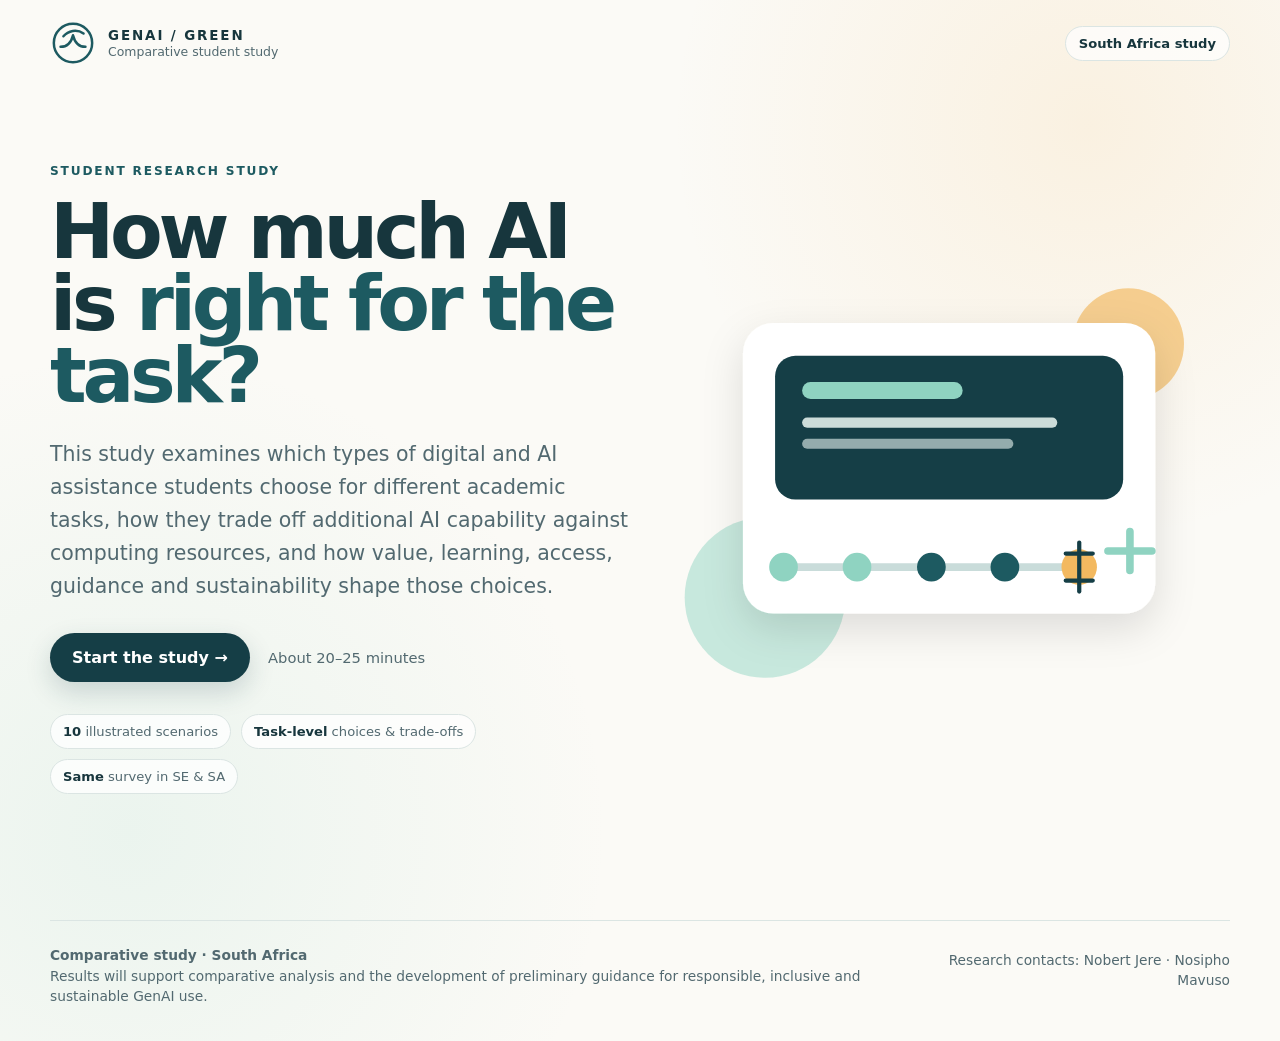
==== SA/index.html @ e51c7a20 "Revised questions" ====
<!doctype html>
<html lang="en">
<head>
  <meta charset="utf-8" />
  <meta name="viewport" content="width=device-width, initial-scale=1, viewport-fit=cover" />
  <meta name="theme-color" content="#153e46" />
  <meta name="description" content="Comparative student study of Generative AI use in Sweden and South Africa." />
  <meta name="robots" content="noindex,nofollow,noarchive" />
  <title>Choosing the right level of AI — Student Study</title>
  <link rel="stylesheet" href="../shared/styles.css" />
</head>
<body>
  <div class="site-shell">
    <header class="topbar">
      <a class="brand" href="#" id="brandHome" aria-label="Study home">
        <span class="brand-mark" aria-hidden="true">
          <svg viewBox="0 0 48 48"><circle cx="24" cy="24" r="20"/><path d="M11 28c7 0 11-4 13-12 2 8 6 12 13 12"/><path d="M14 17c5-6 14-8 21-3"/></svg>
        </span>
        <span class="brand-copy"><strong>GENAI / GREEN</strong><small>Comparative student study</small></span>
      </a>
      <div class="topbar-actions">
        <span class="country-pill" data-site-label>Study site</span>
        <button class="text-button hidden" id="saveExitBtn" type="button">Save &amp; exit</button>
      </div>
    </header>

    <main>
      <section class="hero" id="hero">
        <div class="hero-copy">
          <span class="eyebrow">Student research study</span>
          <h1>How much AI is <em>right for the task?</em></h1>
          <p class="lede">This study examines which types of digital and AI assistance students choose for different academic tasks, how they trade off additional AI capability against computing resources, and how value, learning, access, guidance and sustainability shape those choices.</p>
          <div class="hero-actions">
            <button class="primary-button" id="startBtn" type="button">Start the study <span aria-hidden="true">→</span></button>
            <span class="duration">About 20–25 minutes</span>
          </div>
          <div class="hero-points" aria-label="Study features">
            <span><b>10</b> illustrated scenarios</span>
            <span><b>Task-level</b> choices &amp; trade-offs</span>
            <span><b>Same</b> survey in SE &amp; SA</span>
          </div>
        </div>

        <div class="hero-art" aria-hidden="true">
          <svg viewBox="0 0 660 500">
            <defs><filter id="shadow" x="-30%" y="-30%" width="160%" height="160%"><feDropShadow dx="0" dy="18" stdDeviation="24" flood-opacity=".12"/></filter></defs>
            <circle cx="540" cy="90" r="66" class="sun"/><circle cx="110" cy="390" r="95" class="mint-blob"/>
            <rect x="84" y="65" width="488" height="344" rx="36" class="art-card" filter="url(#shadow)"/>
            <rect x="122" y="104" width="412" height="170" rx="24" class="art-screen"/>
            <rect x="154" y="135" width="190" height="20" rx="10" class="art-line strong"/>
            <rect x="154" y="177" width="302" height="12" rx="6" class="art-line"/>
            <rect x="154" y="202" width="250" height="12" rx="6" class="art-line faint"/>
            <g transform="translate(132 318)">
              <path d="M0 36h350" class="base-line thin"/>
              <circle cx="0" cy="36" r="17" class="node secondary"/><circle cx="87" cy="36" r="17" class="node secondary"/>
              <circle cx="175" cy="36" r="17" class="node"/><circle cx="262" cy="36" r="17" class="node"/><circle cx="350" cy="36" r="21" class="node accent"/>
              <path d="M350 7v58" class="art-stroke small"/><path d="M334 20h32M334 52h32" class="art-stroke small"/>
            </g>
            <g transform="translate(516 312)"><path d="M0 23h52M26 0v46" class="plus"/></g>
          </svg>
        </div>
      </section>

      <section class="study-panel hidden" id="studyPanel" aria-live="polite">
        <div class="progress-wrap">
          <div class="progress-copy"><span id="progressLabel">Step 1</span><span id="progressPercent">0%</span></div>
          <div class="progress-track" aria-hidden="true"><div class="progress-bar" id="progressBar"></div></div>
        </div>
        <div id="screen"></div>
      </section>
    </main>

    <footer>
      <div><strong>Comparative study · <span data-site-name>Study site</span></strong><p>Results will support comparative analysis and the development of preliminary guidance for responsible, inclusive and sustainable GenAI use.</p></div>
      <p class="footer-small" id="footerContacts"></p>
    </footer>
  </div>

  <script src="config.js"></script>
  <script src="../shared/app.js"></script>
</body>
</html>
---- shared/styles.css ----
:root {
  --ink:#17363d; --ink-soft:#526970; --teal:#1d5a61; --teal-dark:#153e46; --mint:#8fd3c1; --mint-light:#e6f5f0;
  --sand:#f3b960; --sand-light:#fff4df; --paper:#fbfaf6; --white:#fff; --line:#dbe5e3; --danger:#9f3b3b; --success:#2f725f;
  --shadow:0 18px 55px rgba(18,55,61,.11); --radius-xl:32px; --radius-lg:22px; --radius-md:14px;
}
*{box-sizing:border-box} html{scroll-behavior:smooth} body{margin:0;min-height:100vh;font-family:Inter,ui-sans-serif,system-ui,-apple-system,BlinkMacSystemFont,"Segoe UI",sans-serif;color:var(--ink);background:radial-gradient(circle at 85% 12%,rgba(243,185,96,.14),transparent 26rem),radial-gradient(circle at 10% 80%,rgba(143,211,193,.15),transparent 30rem),var(--paper);-webkit-text-size-adjust:100%}
button,input,select,textarea{font:inherit} button{cursor:pointer} a{color:var(--teal)} .site-shell{min-height:100vh;display:flex;flex-direction:column}
.topbar{width:min(1180px,calc(100% - 40px));margin:0 auto;min-height:86px;display:flex;align-items:center;justify-content:space-between;gap:20px}.brand{display:inline-flex;align-items:center;gap:12px;color:var(--ink);text-decoration:none}.brand-mark{width:46px;height:46px;display:grid;place-items:center;flex:0 0 auto}.brand-mark svg{width:46px;height:46px;fill:none;stroke:var(--teal);stroke-width:2.6;stroke-linecap:round;stroke-linejoin:round}.brand-copy{display:grid;gap:1px}.brand-copy strong{font-size:.84rem;letter-spacing:.14em}.brand-copy small{color:var(--ink-soft);font-size:.78rem}.topbar-actions{display:flex;align-items:center;gap:12px}.country-pill{border:1px solid var(--line);background:rgba(255,255,255,.72);border-radius:999px;padding:9px 13px;font-size:.82rem;font-weight:700}.text-button{border:0;background:transparent;color:var(--teal);font-weight:750;padding:11px 10px;min-height:44px}.text-button:hover{text-decoration:underline}
main{flex:1}.hero{width:min(1180px,calc(100% - 40px));margin:44px auto 88px;display:grid;grid-template-columns:1.02fr .98fr;gap:42px;align-items:center}.hero-copy{padding:30px 0 38px}.eyebrow{display:inline-block;text-transform:uppercase;letter-spacing:.15em;font-size:.76rem;font-weight:850;color:var(--teal);margin-bottom:18px}h1{margin:0;font-size:clamp(3rem,6vw,5.5rem);line-height:.94;letter-spacing:-.055em;max-width:760px}h1 em{color:var(--teal);font-style:normal}.lede{max-width:680px;margin:25px 0 0;font-size:clamp(1.08rem,2vw,1.28rem);line-height:1.62;color:var(--ink-soft)}.hero-actions{margin-top:30px;display:flex;align-items:center;gap:18px;flex-wrap:wrap}.primary-button,.secondary-button{border-radius:999px;border:0;padding:15px 22px;min-height:48px;font-weight:800;transition:transform .16s ease,box-shadow .16s ease,background .16s ease}.primary-button{background:var(--teal-dark);color:white;box-shadow:0 10px 26px rgba(21,62,70,.18)}.primary-button:hover{transform:translateY(-1px);box-shadow:0 14px 28px rgba(21,62,70,.22)}.primary-button:disabled{opacity:.55;cursor:not-allowed;transform:none;box-shadow:none}.secondary-button{background:var(--white);color:var(--ink);border:1px solid var(--line)}.secondary-button:hover{background:#f5f7f6}.duration{color:var(--ink-soft);font-size:.92rem}.hero-points{display:flex;gap:10px;flex-wrap:wrap;margin-top:32px}.hero-points span{background:rgba(255,255,255,.78);border:1px solid var(--line);border-radius:999px;padding:9px 12px;font-size:.82rem;color:var(--ink-soft)}.hero-points b{color:var(--ink)}.hero-art svg{width:100%;height:auto;overflow:visible}.sun{fill:var(--sand);opacity:.66}.mint-blob{fill:var(--mint);opacity:.48}.art-card{fill:white}.art-screen{fill:var(--teal-dark)}.art-line{fill:#eaf6f2;opacity:.86}.art-line.strong{fill:var(--mint);opacity:1}.art-line.faint{opacity:.6}.node{fill:var(--teal)}.node.secondary{fill:var(--mint)}.node.accent{fill:var(--sand)}.base-line{stroke:#c9dcda;stroke-width:11;stroke-linecap:round}.base-line.thin{stroke-width:9}.art-stroke{fill:none;stroke:var(--teal-dark);stroke-width:7;stroke-linecap:round}.art-stroke.small{stroke-width:5}.plus{fill:none;stroke:var(--mint);stroke-width:9;stroke-linecap:round}
.study-panel{width:min(960px,calc(100% - 32px));margin:30px auto 72px}.progress-wrap{position:sticky;top:0;z-index:10;background:rgba(251,250,246,.94);backdrop-filter:blur(12px);padding:15px 0 12px}.progress-copy{display:flex;justify-content:space-between;gap:12px;font-size:.79rem;font-weight:800;color:var(--ink-soft);margin-bottom:8px}.progress-track{height:7px;background:#e2ebe8;border-radius:999px;overflow:hidden}.progress-bar{height:100%;width:0;background:var(--teal);border-radius:inherit;transition:width .25s ease}
.screen-card{background:rgba(255,255,255,.95);border:1px solid var(--line);box-shadow:var(--shadow);border-radius:var(--radius-xl);padding:clamp(24px,5vw,50px)}.screen-card h2{margin:0 0 14px;font-size:clamp(1.8rem,4vw,2.7rem);letter-spacing:-.035em}.screen-intro{margin:0 0 28px;max-width:760px;color:var(--ink-soft);line-height:1.65}.completion-copy{margin-left:auto;margin-right:auto}.notice{border-radius:var(--radius-md);padding:16px 18px;line-height:1.55;margin:20px 0}.notice.info{background:var(--mint-light);border:1px solid #cae9df}.notice.warning{background:var(--sand-light);border:1px solid #f2d7a9}.field{margin:24px 0}.field>label,.field-label{display:block;font-weight:800;margin-bottom:9px}.field-hint{color:var(--ink-soft);font-size:.9rem;margin:-3px 0 10px;line-height:1.45}.privacy-copy{margin:0;max-width:760px}select,textarea,input[type=text],input[type=password]{width:100%;border:1px solid #cddbd8;border-radius:12px;background:white;color:var(--ink);padding:13px 14px;outline:none;min-height:48px;font-size:16px}select:focus,textarea:focus,input[type=text]:focus,input[type=password]:focus{border-color:var(--teal);box-shadow:0 0 0 3px rgba(29,90,97,.10)}textarea{min-height:120px;resize:vertical;line-height:1.5}.choice-grid{display:grid;grid-template-columns:repeat(2,minmax(0,1fr));gap:10px}.choice,.checkbox-choice{display:flex;align-items:flex-start;gap:11px;padding:13px 14px;min-height:48px;border:1px solid #d7e2df;border-radius:12px;background:white;transition:border .15s ease,background .15s ease}.choice:hover,.checkbox-choice:hover{border-color:#9ec8be;background:#fbfefd}.choice input,.checkbox-choice input{margin-top:3px;accent-color:var(--teal);width:18px;height:18px;flex:0 0 auto}.compact-choices{grid-template-columns:repeat(2,minmax(0,1fr))}.contacts{display:grid;grid-template-columns:repeat(2,minmax(0,1fr));gap:10px}.contact{border:1px solid var(--line);border-radius:12px;padding:13px 14px;background:#fbfdfc;display:grid;gap:3px}.contact span{color:var(--ink-soft);font-size:.86rem}.contact a{font-size:.9rem;overflow-wrap:anywhere}
.range-block{border-top:1px solid #e7edeb;padding:23px 0 7px}.range-block:first-of-type{border-top:0}.range-question{font-weight:760;line-height:1.43;margin-bottom:13px}.range-head{display:grid;grid-template-columns:1fr auto 1fr;gap:10px;align-items:center;color:var(--ink-soft);font-size:.79rem}.range-head span:last-child{text-align:right}.range-output{min-width:92px;text-align:center;padding:6px 9px;border-radius:999px;background:#f1f4f3;color:var(--ink-soft);font-weight:800;font-variant-numeric:tabular-nums}.range-output.answered{background:var(--mint-light);color:var(--teal-dark)}.survey-range,.assistance-range{width:100%;accent-color:var(--teal);margin:16px 0 6px;height:34px;touch-action:pan-y}.survey-range::-webkit-slider-thumb,.assistance-range::-webkit-slider-thumb{width:28px;height:28px}.survey-range::-moz-range-thumb,.assistance-range::-moz-range-thumb{width:28px;height:28px}.range-ticks{display:grid;grid-template-columns:repeat(7,1fr);font-size:.73rem;color:#738489;text-align:center;padding:0 7px}
.assistance-block{margin:25px 0 18px;padding:22px;border:1px solid #cde0dc;border-radius:20px;background:linear-gradient(145deg,#f6fbf9,#fffaf1)}.assistance-title{font-size:1.08rem;font-weight:850;line-height:1.35;margin-bottom:8px}.assistance-range{accent-color:var(--teal-dark);margin-top:18px}.assistance-ticks{display:grid;grid-template-columns:repeat(5,1fr);gap:4px;text-align:center}.assistance-ticks span{display:grid;gap:3px;min-width:0}.assistance-ticks b{font-size:.8rem}.assistance-ticks small{font-size:.68rem;color:var(--ink-soft);line-height:1.15;overflow-wrap:anywhere}.assistance-selected{display:grid;grid-template-columns:46px 1fr;gap:12px;align-items:center;margin-top:18px;padding:14px 15px;border-radius:14px;background:#f1f4f3;color:var(--ink-soft)}.assistance-selected.answered{background:var(--mint-light);color:var(--ink)}.selected-level{width:42px;height:42px;border-radius:50%;display:grid;place-items:center;background:white;border:1px solid #cfe0dc;font-weight:900;font-size:1.12rem}.assistance-selected strong{display:block}.assistance-selected p{margin:3px 0 0;line-height:1.4;font-size:.88rem;color:var(--ink-soft)}.level-guide{margin:18px 0 6px;border:1px solid var(--line);border-radius:14px;background:white;padding:0 14px}.level-guide summary{cursor:pointer;font-weight:800;padding:14px 2px;min-height:48px}.level-guide-grid{display:grid;gap:10px;padding:0 0 12px}.level-guide-grid>div{display:grid;grid-template-columns:32px 1fr;gap:10px;align-items:start}.level-guide-grid p{margin:0;line-height:1.42;font-size:.88rem;color:var(--ink-soft)}.level-number{width:28px;height:28px;border-radius:50%;display:grid;place-items:center;background:var(--mint-light);font-weight:900;color:var(--teal-dark)}.scale-note{font-size:.8rem;color:var(--ink-soft);padding:10px 0 14px;margin:0;border-top:1px solid #edf1ef}.scenario-measures{margin-top:22px}
.actions{display:flex;justify-content:space-between;align-items:center;gap:12px;margin-top:34px}.actions .right{display:flex;gap:10px;margin-left:auto}.validation{margin-top:15px;color:var(--danger);font-weight:700;font-size:.9rem;min-height:1.2em}.scenario-layout{display:grid;grid-template-columns:250px 1fr;gap:30px;align-items:start}.scenario-art{position:sticky;top:82px;border-radius:24px;padding:18px;background:linear-gradient(145deg,#edf7f4,#fff9ee);border:1px solid #dfeae7}.scenario-art svg{display:block;width:100%;height:auto}.scenario-number{display:inline-flex;align-items:center;justify-content:center;min-width:42px;height:34px;padding:0 10px;border-radius:999px;background:var(--teal-dark);color:white;font-size:.82rem;font-weight:850;margin-bottom:12px}.scenario-text{font-size:1.05rem;line-height:1.62;color:var(--ink);margin-bottom:8px}.scenario-question{margin-top:26px}.consent-list{margin:18px 0 26px;padding:0;list-style:none;display:grid;gap:10px}.consent-list li{padding-left:28px;position:relative;color:var(--ink-soft);line-height:1.5}.consent-list li:before{content:"✓";position:absolute;left:0;top:0;width:20px;height:20px;border-radius:50%;display:grid;place-items:center;background:var(--mint-light);color:var(--teal);font-weight:900;font-size:.75rem}.consent-box{border:1px solid #ccdcd8;background:#fbfdfc;border-radius:14px;padding:16px}.completion{text-align:center;padding:22px 0 8px}.completion-icon{margin:0 auto 18px;width:76px;height:76px;border-radius:50%;background:var(--mint-light);display:grid;place-items:center;color:var(--success);font-size:2.3rem;font-weight:900}.completion-code{display:inline-block;margin:15px 0;padding:10px 14px;background:#f2f5f4;border-radius:10px;font-family:ui-monospace,SFMono-Regular,Menlo,monospace;font-size:.85rem;overflow-wrap:anywhere;max-width:100%}.storage-status{margin-top:18px;text-align:left}.hidden{display:none!important}.sr-only{position:absolute;width:1px;height:1px;padding:0;margin:-1px;overflow:hidden;clip:rect(0,0,0,0);white-space:nowrap;border:0}footer{width:min(1180px,calc(100% - 40px));margin:auto auto 0;border-top:1px solid var(--line);padding:26px 0 34px;display:flex;justify-content:space-between;gap:32px;color:var(--ink-soft);font-size:.86rem}footer p{margin:4px 0 0;line-height:1.45}.footer-small{max-width:430px;text-align:right}
@media(max-width:860px){.hero{grid-template-columns:1fr;margin-top:18px}.hero-art{max-width:630px;margin:-10px auto 0}.scenario-layout{grid-template-columns:1fr}.scenario-art{position:static;max-width:260px;margin:0 auto 8px}.choice-grid,.contacts{grid-template-columns:1fr}}
@media(max-width:620px){.topbar{width:min(100% - 22px,1180px);min-height:72px}.brand-copy small,.country-pill{display:none}.brand-mark,.brand-mark svg{width:40px;height:40px}.hero{width:min(100% - 26px,1180px);margin:18px auto 52px;gap:10px}.hero-copy{padding-top:14px}.hero-art{margin-top:4px}h1{font-size:clamp(2.6rem,13vw,4rem)}.lede{font-size:1.02rem}.hero-actions{align-items:stretch}.hero-actions .primary-button{width:100%}.duration{text-align:center;width:100%}.study-panel{width:min(100% - 16px,960px);margin-top:8px}.progress-wrap{padding:10px 2px}.screen-card{border-radius:20px;padding:24px 16px;box-shadow:0 10px 32px rgba(18,55,61,.09)}.screen-card h2{font-size:1.85rem}.scenario-art{max-width:210px;padding:10px}.assistance-block{padding:18px 12px;margin-left:-3px;margin-right:-3px}.assistance-ticks small{font-size:.59rem}.assistance-selected{grid-template-columns:40px 1fr;padding:12px}.selected-level{width:38px;height:38px}.range-head{grid-template-columns:1fr auto 1fr;font-size:.7rem}.range-output{min-width:78px;font-size:.78rem}.survey-range,.assistance-range{height:40px;margin-top:12px}.range-ticks{font-size:.68rem}.choice,.checkbox-choice{padding:12px;min-height:48px}.actions{align-items:stretch;flex-wrap:wrap}.actions>.secondary-button{flex:0 0 auto}.actions .right{width:100%;order:-1}.actions .right button{width:100%;flex:1}.contacts{grid-template-columns:1fr}footer{width:min(100% - 26px,1180px);flex-direction:column}.footer-small{text-align:left}.completion-code{font-size:.74rem}}
@media(max-width:380px){.brand-copy strong{font-size:.72rem}.topbar-actions{gap:4px}.text-button{font-size:.82rem;padding:8px}.screen-card{padding:22px 13px}.assistance-ticks small{font-size:.54rem}.range-head span{max-width:90px}.range-output{min-width:70px;padding:5px}.hero-points span{font-size:.75rem}.scenario-text{font-size:1rem}}
@media(prefers-reduced-motion:reduce){html{scroll-behavior:auto}.primary-button,.progress-bar{transition:none}}
.tradeoff-block{margin:20px 0 8px;padding:20px 18px;border:1px solid #d7e2e0;border-radius:18px;background:#fbfcfc}.tradeoff-title{font-size:1.02rem;font-weight:850;margin-bottom:7px}.tradeoff-prompt{margin:0 0 14px;color:var(--ink-soft);line-height:1.52;font-size:.92rem}.tradeoff-head{display:grid;grid-template-columns:minmax(0,1fr) auto minmax(0,1fr);gap:10px;align-items:center;font-size:.78rem;color:var(--ink-soft)}.tradeoff-head>span:last-child{text-align:right}.tradeoff-head small{font-size:.7rem;line-height:1.2}.tradeoff-anchor{display:grid;grid-template-columns:1fr 1fr 1fr;gap:8px;margin-top:5px;font-size:.68rem;color:#718087}.tradeoff-anchor span:nth-child(2){text-align:center}.tradeoff-anchor span:last-child{text-align:right}.tradeoff-range{accent-color:var(--teal-dark);margin-top:12px}.scenario-card .range-block{padding-top:19px}.scenario-card .range-question{font-size:.95rem}
@media(max-width:620px){.tradeoff-block{padding:17px 12px;margin-left:-3px;margin-right:-3px}.tradeoff-head{font-size:.68rem;gap:6px}.tradeoff-head small{font-size:.62rem}.tradeoff-anchor{font-size:.59rem;gap:4px}.tradeoff-prompt{font-size:.88rem}.scenario-card .range-block{padding-top:17px}.scenario-card .range-question{font-size:.92rem}.level-guide-grid p{font-size:.84rem}}
@media(max-width:390px){.tradeoff-head{grid-template-columns:minmax(0,1fr) 68px minmax(0,1fr)}.tradeoff-anchor span:nth-child(2){display:none}.tradeoff-anchor{grid-template-columns:1fr 1fr}.tradeoff-anchor span:last-child{text-align:right}.assistance-ticks small{font-size:.5rem}.assistance-ticks b{font-size:.72rem}}
.scenario-rating-intro{margin-top:24px;padding:14px 16px;border-radius:14px;background:#f5f8f7;border:1px solid #e1e9e7;display:flex;flex-direction:column;gap:3px}.scenario-rating-intro strong{font-size:.98rem}.scenario-rating-intro span{font-size:.84rem;color:var(--ink-soft);line-height:1.4}
@media(max-width:620px){.scenario-rating-intro{margin-left:-3px;margin-right:-3px;padding:13px 12px}.scenario-card .survey-range{min-height:44px}.scenario-card .range-block{padding-bottom:10px}.scenario-card .tradeoff-block{margin-top:24px}}
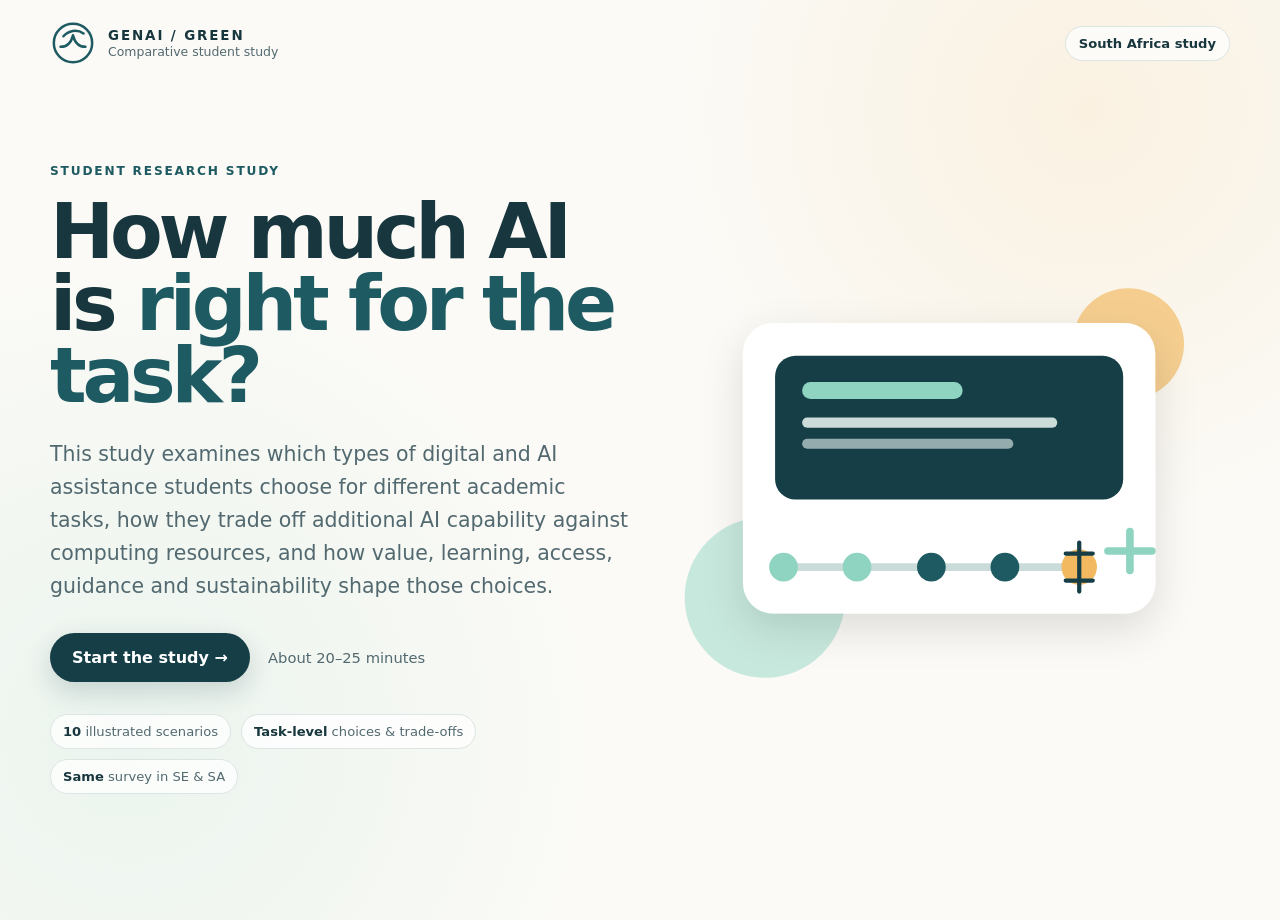
==== commit c6eef252: "Revised questions" ====
--- a/SA/index.html
+++ b/SA/index.html
@@ -69,12 +69,7 @@
         <div id="screen"></div>
       </section>
     </main>
-
-    <footer>
-      <div><strong>Comparative study · <span data-site-name>Study site</span></strong><p>Results will support comparative analysis and the development of preliminary guidance for responsible, inclusive and sustainable GenAI use.</p></div>
-      <p class="footer-small" id="footerContacts"></p>
-    </footer>
-  </div>
+</div>
 
   <script src="config.js"></script>
   <script src="../shared/app.js"></script>
--- a/shared/styles.css
+++ b/shared/styles.css
@@ -21,3 +21,64 @@
 @media(max-width:390px){.tradeoff-head{grid-template-columns:minmax(0,1fr) 68px minmax(0,1fr)}.tradeoff-anchor span:nth-child(2){display:none}.tradeoff-anchor{grid-template-columns:1fr 1fr}.tradeoff-anchor span:last-child{text-align:right}.assistance-ticks small{font-size:.5rem}.assistance-ticks b{font-size:.72rem}}
 .scenario-rating-intro{margin-top:24px;padding:14px 16px;border-radius:14px;background:#f5f8f7;border:1px solid #e1e9e7;display:flex;flex-direction:column;gap:3px}.scenario-rating-intro strong{font-size:.98rem}.scenario-rating-intro span{font-size:.84rem;color:var(--ink-soft);line-height:1.4}
 @media(max-width:620px){.scenario-rating-intro{margin-left:-3px;margin-right:-3px;padding:13px 12px}.scenario-card .survey-range{min-height:44px}.scenario-card .range-block{padding-bottom:10px}.scenario-card .tradeoff-block{margin-top:24px}}
+
+
+/* v11 slider alignment, selected-label feedback, and targeted validation */
+.survey-range,.assistance-range{
+  --slider-thumb-size:28px;
+  -webkit-appearance:none;
+  appearance:none;
+  display:block;
+  width:100%;
+  height:40px;
+  margin:12px 0 0;
+  background:transparent;
+  touch-action:pan-y;
+  cursor:pointer;
+}
+.survey-range::-webkit-slider-runnable-track,.assistance-range::-webkit-slider-runnable-track{height:6px;border-radius:999px;background:#d8e3e0}
+.survey-range::-moz-range-track,.assistance-range::-moz-range-track{height:6px;border-radius:999px;background:#d8e3e0}
+.survey-range::-webkit-slider-thumb,.assistance-range::-webkit-slider-thumb{
+  -webkit-appearance:none;appearance:none;width:var(--slider-thumb-size);height:var(--slider-thumb-size);border-radius:50%;
+  background:var(--teal);border:3px solid #fff;box-shadow:0 0 0 1px #a9c5bf,0 2px 7px rgba(18,55,61,.18);margin-top:-11px
+}
+.assistance-range::-webkit-slider-thumb,.tradeoff-range::-webkit-slider-thumb{background:var(--teal-dark)}
+.survey-range::-moz-range-thumb,.assistance-range::-moz-range-thumb{
+  width:var(--slider-thumb-size);height:var(--slider-thumb-size);border-radius:50%;background:var(--teal);border:3px solid #fff;box-shadow:0 0 0 1px #a9c5bf,0 2px 7px rgba(18,55,61,.18)
+}
+.assistance-range::-moz-range-thumb,.tradeoff-range::-moz-range-thumb{background:var(--teal-dark)}
+.survey-range:focus-visible,.assistance-range:focus-visible{outline:3px solid rgba(29,90,97,.22);outline-offset:3px;border-radius:999px}
+.range-ticks,.assistance-ticks{position:relative;height:22px;margin:0;padding:0;font-size:.72rem;color:#738489;text-align:center}
+.range-ticks span,.assistance-ticks span{position:absolute;top:1px;transform:translateX(-50%);width:28px;font-variant-numeric:tabular-nums;font-weight:700}
+.range-head,.tradeoff-head{display:flex;justify-content:space-between;gap:14px;align-items:flex-end;color:var(--ink-soft);font-size:.79rem}
+.range-head span:last-child,.tradeoff-head>span:last-child{text-align:right}
+.range-output{display:block;width:fit-content;max-width:100%;min-width:0;margin:7px auto 0;padding:7px 12px;border-radius:999px;background:#f1f4f3;color:var(--ink-soft);font-weight:800;text-align:center;font-variant-numeric:normal;line-height:1.28;white-space:normal}
+.range-output.answered{background:var(--mint-light);color:var(--teal-dark)}
+.assistance-selected{display:block;margin-top:10px;padding:13px 15px;border-radius:14px;background:#f1f4f3;color:var(--ink-soft)}
+.assistance-selected.answered{background:var(--mint-light);color:var(--ink)}
+.assistance-selected strong{display:block}.assistance-selected p{margin:3px 0 0;line-height:1.4;font-size:.88rem;color:var(--ink-soft)}
+.validation-target{border-color:#c94545!important;box-shadow:0 0 0 3px rgba(201,69,69,.10)!important;border-radius:12px}
+.field.validation-target,.range-block.validation-target{padding-left:10px;padding-right:10px;margin-left:-10px;margin-right:-10px}
+.validation-target select,.validation-target textarea{border-color:#c94545!important}
+.validation{position:relative;margin-top:15px;color:var(--danger);font-weight:700;font-size:.9rem;min-height:0}
+.validation:empty{display:none}
+@media(max-width:620px){
+  .range-head,.tradeoff-head{font-size:.7rem;gap:10px}
+  .range-output{font-size:.8rem;margin-top:6px;padding:7px 10px}
+  .range-ticks,.assistance-ticks{height:22px;font-size:.68rem}
+  .survey-range,.assistance-range{height:44px;margin-top:10px}
+  .assistance-selected{padding:12px}
+}
+
+.inline-validation{margin-top:9px;color:var(--danger);font-weight:750;font-size:.84rem;line-height:1.35}
+.range-ticks,.assistance-ticks{display:block}
+.survey-range,.assistance-range{padding:0;border:0;box-sizing:border-box}
+
+/* v11 exact-age field */
+.age-entry-row{display:grid;grid-template-columns:minmax(120px,180px) minmax(0,1fr);gap:12px;align-items:stretch;margin-top:10px}
+.number-input{width:100%;min-height:48px;padding:10px 12px;border:1px solid var(--line);border-radius:12px;background:#fff;color:var(--ink);font:inherit;font-size:1rem;box-sizing:border-box}
+.number-input:focus{outline:3px solid rgba(29,90,97,.15);border-color:var(--teal)}
+.number-input:disabled{background:#f3f5f4;color:#8a9799}
+.age-prefer{margin:0;min-height:48px}
+.validation-target .number-input{border-color:#c94545!important}
+@media(max-width:620px){.age-entry-row{grid-template-columns:1fr}.number-input{font-size:16px}}
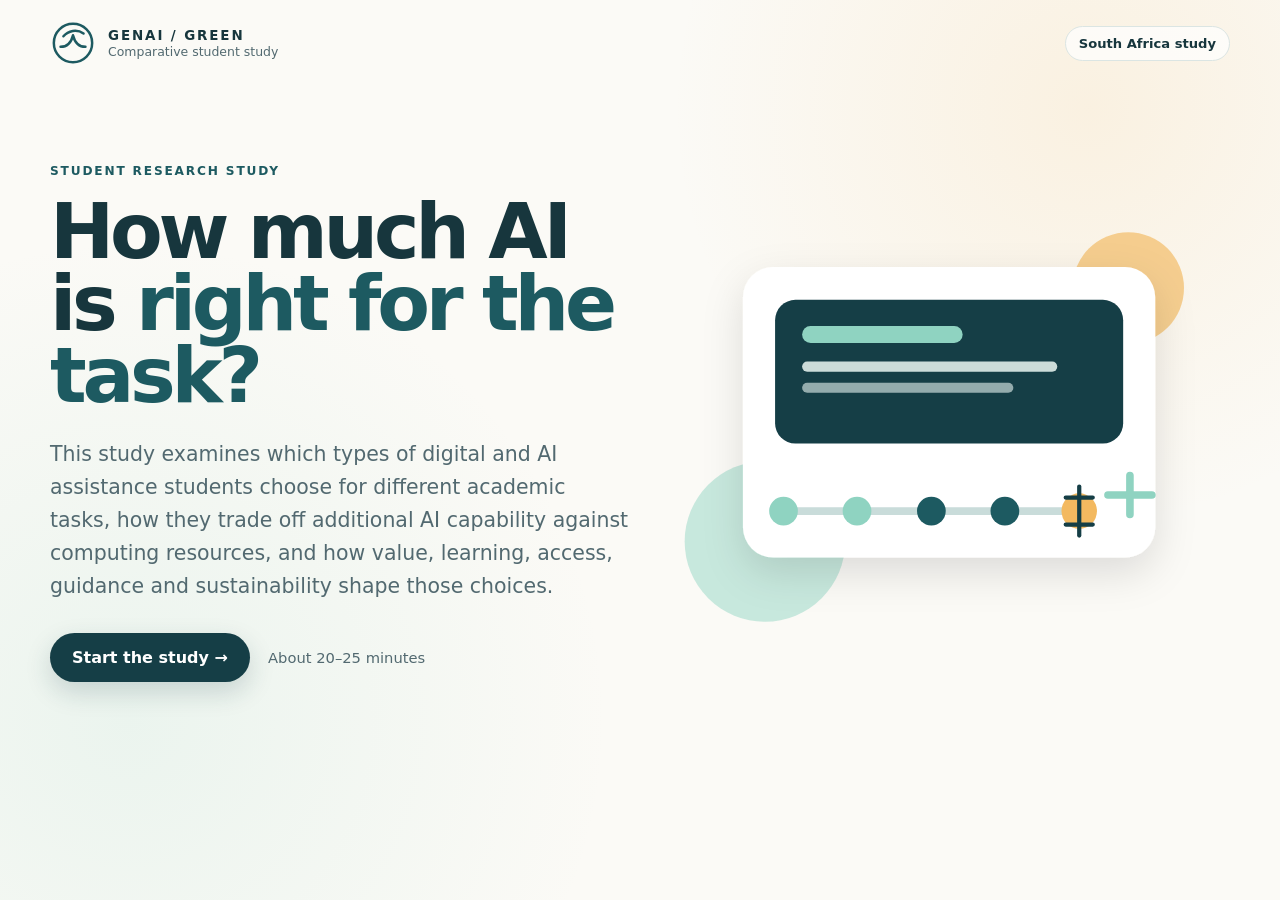
==== commit aefce541: "Removed labels" ====
--- a/SA/index.html
+++ b/SA/index.html
@@ -7,7 +7,7 @@
   <meta name="description" content="Comparative student study of Generative AI use in Sweden and South Africa." />
   <meta name="robots" content="noindex,nofollow,noarchive" />
   <title>Choosing the right level of AI — Student Study</title>
-  <link rel="stylesheet" href="../shared/styles.css" />
+  <link rel="stylesheet" href="../shared/styles.css?v=12" />
 </head>
 <body>
   <div class="site-shell">
@@ -33,11 +33,6 @@
           <div class="hero-actions">
             <button class="primary-button" id="startBtn" type="button">Start the study <span aria-hidden="true">→</span></button>
             <span class="duration">About 20–25 minutes</span>
-          </div>
-          <div class="hero-points" aria-label="Study features">
-            <span><b>10</b> illustrated scenarios</span>
-            <span><b>Task-level</b> choices &amp; trade-offs</span>
-            <span><b>Same</b> survey in SE &amp; SA</span>
           </div>
         </div>
 
@@ -71,7 +66,7 @@
     </main>
 </div>
 
-  <script src="config.js"></script>
-  <script src="../shared/app.js"></script>
+  <script src="config.js?v=14"></script>
+  <script src="../shared/app.js?v=14"></script>
 </body>
 </html>
--- a/shared/styles.css
+++ b/shared/styles.css
@@ -11,9 +11,9 @@
 .screen-card{background:rgba(255,255,255,.95);border:1px solid var(--line);box-shadow:var(--shadow);border-radius:var(--radius-xl);padding:clamp(24px,5vw,50px)}.screen-card h2{margin:0 0 14px;font-size:clamp(1.8rem,4vw,2.7rem);letter-spacing:-.035em}.screen-intro{margin:0 0 28px;max-width:760px;color:var(--ink-soft);line-height:1.65}.completion-copy{margin-left:auto;margin-right:auto}.notice{border-radius:var(--radius-md);padding:16px 18px;line-height:1.55;margin:20px 0}.notice.info{background:var(--mint-light);border:1px solid #cae9df}.notice.warning{background:var(--sand-light);border:1px solid #f2d7a9}.field{margin:24px 0}.field>label,.field-label{display:block;font-weight:800;margin-bottom:9px}.field-hint{color:var(--ink-soft);font-size:.9rem;margin:-3px 0 10px;line-height:1.45}.privacy-copy{margin:0;max-width:760px}select,textarea,input[type=text],input[type=password]{width:100%;border:1px solid #cddbd8;border-radius:12px;background:white;color:var(--ink);padding:13px 14px;outline:none;min-height:48px;font-size:16px}select:focus,textarea:focus,input[type=text]:focus,input[type=password]:focus{border-color:var(--teal);box-shadow:0 0 0 3px rgba(29,90,97,.10)}textarea{min-height:120px;resize:vertical;line-height:1.5}.choice-grid{display:grid;grid-template-columns:repeat(2,minmax(0,1fr));gap:10px}.choice,.checkbox-choice{display:flex;align-items:flex-start;gap:11px;padding:13px 14px;min-height:48px;border:1px solid #d7e2df;border-radius:12px;background:white;transition:border .15s ease,background .15s ease}.choice:hover,.checkbox-choice:hover{border-color:#9ec8be;background:#fbfefd}.choice input,.checkbox-choice input{margin-top:3px;accent-color:var(--teal);width:18px;height:18px;flex:0 0 auto}.compact-choices{grid-template-columns:repeat(2,minmax(0,1fr))}.contacts{display:grid;grid-template-columns:repeat(2,minmax(0,1fr));gap:10px}.contact{border:1px solid var(--line);border-radius:12px;padding:13px 14px;background:#fbfdfc;display:grid;gap:3px}.contact span{color:var(--ink-soft);font-size:.86rem}.contact a{font-size:.9rem;overflow-wrap:anywhere}
 .range-block{border-top:1px solid #e7edeb;padding:23px 0 7px}.range-block:first-of-type{border-top:0}.range-question{font-weight:760;line-height:1.43;margin-bottom:13px}.range-head{display:grid;grid-template-columns:1fr auto 1fr;gap:10px;align-items:center;color:var(--ink-soft);font-size:.79rem}.range-head span:last-child{text-align:right}.range-output{min-width:92px;text-align:center;padding:6px 9px;border-radius:999px;background:#f1f4f3;color:var(--ink-soft);font-weight:800;font-variant-numeric:tabular-nums}.range-output.answered{background:var(--mint-light);color:var(--teal-dark)}.survey-range,.assistance-range{width:100%;accent-color:var(--teal);margin:16px 0 6px;height:34px;touch-action:pan-y}.survey-range::-webkit-slider-thumb,.assistance-range::-webkit-slider-thumb{width:28px;height:28px}.survey-range::-moz-range-thumb,.assistance-range::-moz-range-thumb{width:28px;height:28px}.range-ticks{display:grid;grid-template-columns:repeat(7,1fr);font-size:.73rem;color:#738489;text-align:center;padding:0 7px}
 .assistance-block{margin:25px 0 18px;padding:22px;border:1px solid #cde0dc;border-radius:20px;background:linear-gradient(145deg,#f6fbf9,#fffaf1)}.assistance-title{font-size:1.08rem;font-weight:850;line-height:1.35;margin-bottom:8px}.assistance-range{accent-color:var(--teal-dark);margin-top:18px}.assistance-ticks{display:grid;grid-template-columns:repeat(5,1fr);gap:4px;text-align:center}.assistance-ticks span{display:grid;gap:3px;min-width:0}.assistance-ticks b{font-size:.8rem}.assistance-ticks small{font-size:.68rem;color:var(--ink-soft);line-height:1.15;overflow-wrap:anywhere}.assistance-selected{display:grid;grid-template-columns:46px 1fr;gap:12px;align-items:center;margin-top:18px;padding:14px 15px;border-radius:14px;background:#f1f4f3;color:var(--ink-soft)}.assistance-selected.answered{background:var(--mint-light);color:var(--ink)}.selected-level{width:42px;height:42px;border-radius:50%;display:grid;place-items:center;background:white;border:1px solid #cfe0dc;font-weight:900;font-size:1.12rem}.assistance-selected strong{display:block}.assistance-selected p{margin:3px 0 0;line-height:1.4;font-size:.88rem;color:var(--ink-soft)}.level-guide{margin:18px 0 6px;border:1px solid var(--line);border-radius:14px;background:white;padding:0 14px}.level-guide summary{cursor:pointer;font-weight:800;padding:14px 2px;min-height:48px}.level-guide-grid{display:grid;gap:10px;padding:0 0 12px}.level-guide-grid>div{display:grid;grid-template-columns:32px 1fr;gap:10px;align-items:start}.level-guide-grid p{margin:0;line-height:1.42;font-size:.88rem;color:var(--ink-soft)}.level-number{width:28px;height:28px;border-radius:50%;display:grid;place-items:center;background:var(--mint-light);font-weight:900;color:var(--teal-dark)}.scale-note{font-size:.8rem;color:var(--ink-soft);padding:10px 0 14px;margin:0;border-top:1px solid #edf1ef}.scenario-measures{margin-top:22px}
-.actions{display:flex;justify-content:space-between;align-items:center;gap:12px;margin-top:34px}.actions .right{display:flex;gap:10px;margin-left:auto}.validation{margin-top:15px;color:var(--danger);font-weight:700;font-size:.9rem;min-height:1.2em}.scenario-layout{display:grid;grid-template-columns:250px 1fr;gap:30px;align-items:start}.scenario-art{position:sticky;top:82px;border-radius:24px;padding:18px;background:linear-gradient(145deg,#edf7f4,#fff9ee);border:1px solid #dfeae7}.scenario-art svg{display:block;width:100%;height:auto}.scenario-number{display:inline-flex;align-items:center;justify-content:center;min-width:42px;height:34px;padding:0 10px;border-radius:999px;background:var(--teal-dark);color:white;font-size:.82rem;font-weight:850;margin-bottom:12px}.scenario-text{font-size:1.05rem;line-height:1.62;color:var(--ink);margin-bottom:8px}.scenario-question{margin-top:26px}.consent-list{margin:18px 0 26px;padding:0;list-style:none;display:grid;gap:10px}.consent-list li{padding-left:28px;position:relative;color:var(--ink-soft);line-height:1.5}.consent-list li:before{content:"✓";position:absolute;left:0;top:0;width:20px;height:20px;border-radius:50%;display:grid;place-items:center;background:var(--mint-light);color:var(--teal);font-weight:900;font-size:.75rem}.consent-box{border:1px solid #ccdcd8;background:#fbfdfc;border-radius:14px;padding:16px}.completion{text-align:center;padding:22px 0 8px}.completion-icon{margin:0 auto 18px;width:76px;height:76px;border-radius:50%;background:var(--mint-light);display:grid;place-items:center;color:var(--success);font-size:2.3rem;font-weight:900}.completion-code{display:inline-block;margin:15px 0;padding:10px 14px;background:#f2f5f4;border-radius:10px;font-family:ui-monospace,SFMono-Regular,Menlo,monospace;font-size:.85rem;overflow-wrap:anywhere;max-width:100%}.storage-status{margin-top:18px;text-align:left}.hidden{display:none!important}.sr-only{position:absolute;width:1px;height:1px;padding:0;margin:-1px;overflow:hidden;clip:rect(0,0,0,0);white-space:nowrap;border:0}footer{width:min(1180px,calc(100% - 40px));margin:auto auto 0;border-top:1px solid var(--line);padding:26px 0 34px;display:flex;justify-content:space-between;gap:32px;color:var(--ink-soft);font-size:.86rem}footer p{margin:4px 0 0;line-height:1.45}.footer-small{max-width:430px;text-align:right}
+.actions{display:flex;justify-content:space-between;align-items:center;gap:12px;margin-top:34px}.actions .right{display:flex;gap:10px;margin-left:auto}.validation{margin-top:15px;color:var(--danger);font-weight:700;font-size:.9rem;min-height:1.2em}.scenario-layout{display:grid;grid-template-columns:250px 1fr;gap:30px;align-items:start}.scenario-art{position:sticky;top:82px;border-radius:24px;padding:18px;background:linear-gradient(145deg,#edf7f4,#fff9ee);border:1px solid #dfeae7}.scenario-art svg{display:block;width:100%;height:auto}.scenario-number{display:inline-flex;align-items:center;justify-content:center;min-width:42px;height:34px;padding:0 10px;border-radius:999px;background:var(--teal-dark);color:white;font-size:.82rem;font-weight:850;margin-bottom:12px}.scenario-text{font-size:1.05rem;line-height:1.62;color:var(--ink);margin-bottom:8px}.scenario-question{margin-top:26px}.consent-list{margin:18px 0 26px;padding:0;list-style:none;display:grid;gap:10px}.consent-list li{padding-left:28px;position:relative;color:var(--ink-soft);line-height:1.5}.consent-list li:before{content:"✓";position:absolute;left:0;top:0;width:20px;height:20px;border-radius:50%;display:grid;place-items:center;background:var(--mint-light);color:var(--teal);font-weight:900;font-size:.75rem}.consent-box{border:1px solid #ccdcd8;background:#fbfdfc;border-radius:14px;padding:16px}.completion{text-align:center;padding:22px 0 8px}.completion-icon{margin:0 auto 18px;width:76px;height:76px;border-radius:50%;background:var(--mint-light);display:grid;place-items:center;color:var(--success);font-size:2.3rem;font-weight:900}.completion-code{display:inline-block;margin:15px 0;padding:10px 14px;background:#f2f5f4;border-radius:10px;font-family:ui-monospace,SFMono-Regular,Menlo,monospace;font-size:.85rem;overflow-wrap:anywhere;max-width:100%}.storage-status{margin-top:18px;text-align:left}.hidden{display:none!important}.sr-only{position:absolute;width:1px;height:1px;padding:0;margin:-1px;overflow:hidden;clip:rect(0,0,0,0);white-space:nowrap;border:0}
 @media(max-width:860px){.hero{grid-template-columns:1fr;margin-top:18px}.hero-art{max-width:630px;margin:-10px auto 0}.scenario-layout{grid-template-columns:1fr}.scenario-art{position:static;max-width:260px;margin:0 auto 8px}.choice-grid,.contacts{grid-template-columns:1fr}}
-@media(max-width:620px){.topbar{width:min(100% - 22px,1180px);min-height:72px}.brand-copy small,.country-pill{display:none}.brand-mark,.brand-mark svg{width:40px;height:40px}.hero{width:min(100% - 26px,1180px);margin:18px auto 52px;gap:10px}.hero-copy{padding-top:14px}.hero-art{margin-top:4px}h1{font-size:clamp(2.6rem,13vw,4rem)}.lede{font-size:1.02rem}.hero-actions{align-items:stretch}.hero-actions .primary-button{width:100%}.duration{text-align:center;width:100%}.study-panel{width:min(100% - 16px,960px);margin-top:8px}.progress-wrap{padding:10px 2px}.screen-card{border-radius:20px;padding:24px 16px;box-shadow:0 10px 32px rgba(18,55,61,.09)}.screen-card h2{font-size:1.85rem}.scenario-art{max-width:210px;padding:10px}.assistance-block{padding:18px 12px;margin-left:-3px;margin-right:-3px}.assistance-ticks small{font-size:.59rem}.assistance-selected{grid-template-columns:40px 1fr;padding:12px}.selected-level{width:38px;height:38px}.range-head{grid-template-columns:1fr auto 1fr;font-size:.7rem}.range-output{min-width:78px;font-size:.78rem}.survey-range,.assistance-range{height:40px;margin-top:12px}.range-ticks{font-size:.68rem}.choice,.checkbox-choice{padding:12px;min-height:48px}.actions{align-items:stretch;flex-wrap:wrap}.actions>.secondary-button{flex:0 0 auto}.actions .right{width:100%;order:-1}.actions .right button{width:100%;flex:1}.contacts{grid-template-columns:1fr}footer{width:min(100% - 26px,1180px);flex-direction:column}.footer-small{text-align:left}.completion-code{font-size:.74rem}}
+@media(max-width:620px){.topbar{width:min(100% - 22px,1180px);min-height:72px}.brand-copy small,.country-pill{display:none}.brand-mark,.brand-mark svg{width:40px;height:40px}.hero{width:min(100% - 26px,1180px);margin:18px auto 52px;gap:10px}.hero-copy{padding-top:14px}.hero-art{margin-top:4px}h1{font-size:clamp(2.6rem,13vw,4rem)}.lede{font-size:1.02rem}.hero-actions{align-items:stretch}.hero-actions .primary-button{width:100%}.duration{text-align:center;width:100%}.study-panel{width:min(100% - 16px,960px);margin-top:8px}.progress-wrap{padding:10px 2px}.screen-card{border-radius:20px;padding:24px 16px;box-shadow:0 10px 32px rgba(18,55,61,.09)}.screen-card h2{font-size:1.85rem}.scenario-art{max-width:210px;padding:10px}.assistance-block{padding:18px 12px;margin-left:-3px;margin-right:-3px}.assistance-ticks small{font-size:.59rem}.assistance-selected{grid-template-columns:40px 1fr;padding:12px}.selected-level{width:38px;height:38px}.range-head{grid-template-columns:1fr auto 1fr;font-size:.7rem}.range-output{min-width:78px;font-size:.78rem}.survey-range,.assistance-range{height:40px;margin-top:12px}.range-ticks{font-size:.68rem}.choice,.checkbox-choice{padding:12px;min-height:48px}.actions{align-items:stretch;flex-wrap:wrap}.actions>.secondary-button{flex:0 0 auto}.actions .right{width:100%;order:-1}.actions .right button{width:100%;flex:1}.contacts{grid-template-columns:1fr}.completion-code{font-size:.74rem}}
 @media(max-width:380px){.brand-copy strong{font-size:.72rem}.topbar-actions{gap:4px}.text-button{font-size:.82rem;padding:8px}.screen-card{padding:22px 13px}.assistance-ticks small{font-size:.54rem}.range-head span{max-width:90px}.range-output{min-width:70px;padding:5px}.hero-points span{font-size:.75rem}.scenario-text{font-size:1rem}}
 @media(prefers-reduced-motion:reduce){html{scroll-behavior:auto}.primary-button,.progress-bar{transition:none}}
 .tradeoff-block{margin:20px 0 8px;padding:20px 18px;border:1px solid #d7e2e0;border-radius:18px;background:#fbfcfc}.tradeoff-title{font-size:1.02rem;font-weight:850;margin-bottom:7px}.tradeoff-prompt{margin:0 0 14px;color:var(--ink-soft);line-height:1.52;font-size:.92rem}.tradeoff-head{display:grid;grid-template-columns:minmax(0,1fr) auto minmax(0,1fr);gap:10px;align-items:center;font-size:.78rem;color:var(--ink-soft)}.tradeoff-head>span:last-child{text-align:right}.tradeoff-head small{font-size:.7rem;line-height:1.2}.tradeoff-anchor{display:grid;grid-template-columns:1fr 1fr 1fr;gap:8px;margin-top:5px;font-size:.68rem;color:#718087}.tradeoff-anchor span:nth-child(2){text-align:center}.tradeoff-anchor span:last-child{text-align:right}.tradeoff-range{accent-color:var(--teal-dark);margin-top:12px}.scenario-card .range-block{padding-top:19px}.scenario-card .range-question{font-size:.95rem}
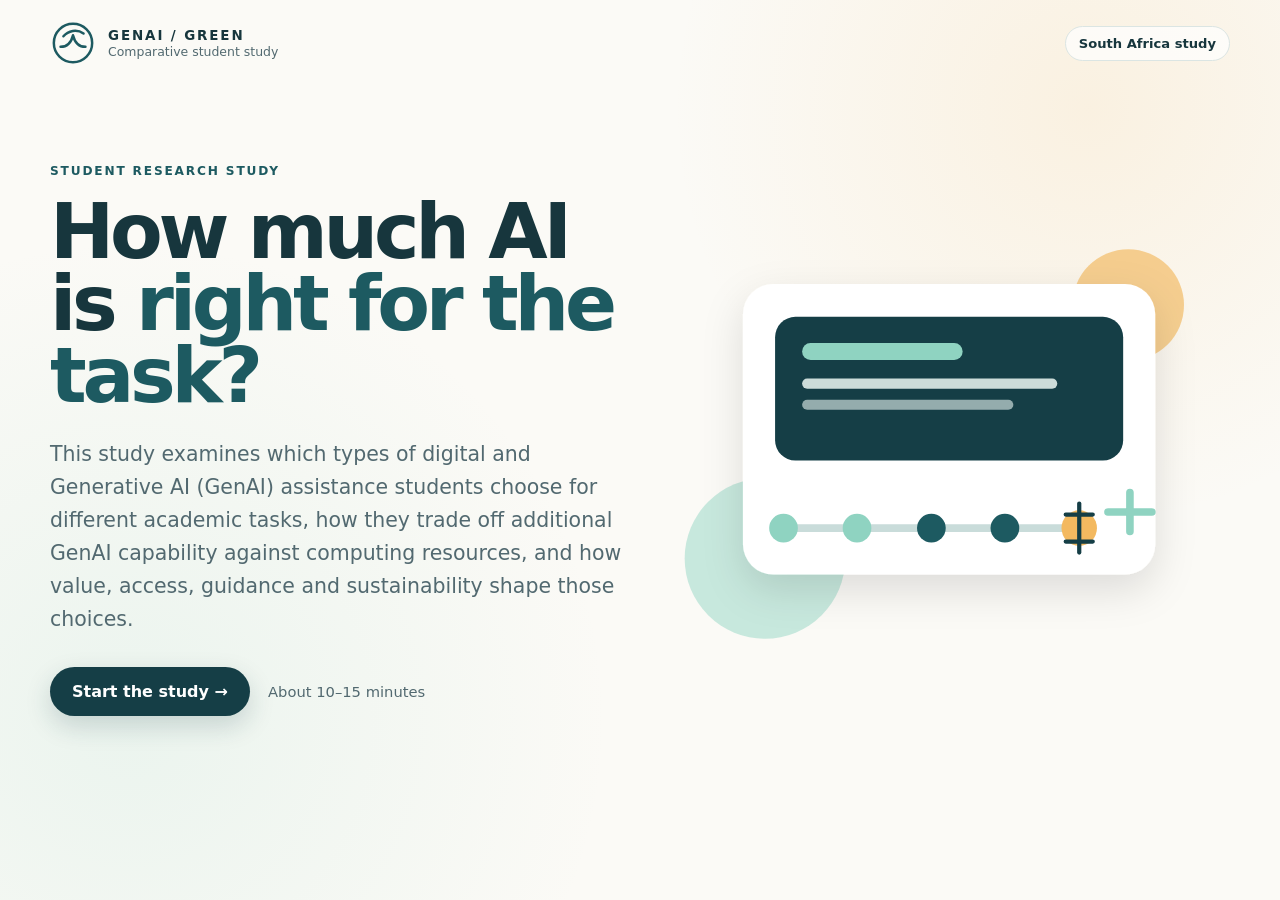
==== commit 70f7a46f: "Update site configuration and shared assets" ====
--- a/SA/index.html
+++ b/SA/index.html
@@ -7,7 +7,7 @@
   <meta name="description" content="Comparative student study of Generative AI use in Sweden and South Africa." />
   <meta name="robots" content="noindex,nofollow,noarchive" />
   <title>Choosing the right level of AI — Student Study</title>
-  <link rel="stylesheet" href="../shared/styles.css?v=12" />
+  <link rel="stylesheet" href="../shared/styles.css?v=16" />
 </head>
 <body>
   <div class="site-shell">
@@ -29,10 +29,10 @@
         <div class="hero-copy">
           <span class="eyebrow">Student research study</span>
           <h1>How much AI is <em>right for the task?</em></h1>
-          <p class="lede">This study examines which types of digital and AI assistance students choose for different academic tasks, how they trade off additional AI capability against computing resources, and how value, learning, access, guidance and sustainability shape those choices.</p>
+          <p class="lede">This study examines which types of digital and Generative AI (GenAI) assistance students choose for different academic tasks, how they trade off additional GenAI capability against computing resources, and how value, access, guidance and sustainability shape those choices.</p>
           <div class="hero-actions">
             <button class="primary-button" id="startBtn" type="button">Start the study <span aria-hidden="true">→</span></button>
-            <span class="duration">About 20–25 minutes</span>
+            <span class="duration">About 10–15 minutes</span>
           </div>
         </div>
 
@@ -66,7 +66,7 @@
     </main>
 </div>
 
-  <script src="config.js?v=14"></script>
-  <script src="../shared/app.js?v=14"></script>
+  <script src="config.js?v=16"></script>
+  <script src="../shared/app.js?v=16"></script>
 </body>
 </html>
--- a/shared/styles.css
+++ b/shared/styles.css
@@ -82,3 +82,43 @@
 .age-prefer{margin:0;min-height:48px}
 .validation-target .number-input{border-color:#c94545!important}
 @media(max-width:620px){.age-entry-row{grid-template-columns:1fr}.number-input{font-size:16px}}
+
+/* v15 participant-information accordion and reduced scenario-screen density */
+.consent-list-compact{margin-bottom:18px}
+.participant-info-details{margin:18px 0;border:1px solid var(--line);border-radius:15px;background:#fbfdfc;overflow:hidden}
+.participant-info-details summary{display:flex;align-items:center;min-height:52px;padding:14px 17px;cursor:pointer;font-weight:850;color:var(--ink);user-select:none;list-style-position:inside}
+.participant-info-details summary:hover{background:#f5faf8}
+.participant-info-details[open] summary{border-bottom:1px solid var(--line);background:#f7fbf9}
+.participant-info-content{padding:4px 17px 18px;color:var(--ink-soft);line-height:1.55}
+.participant-info-content section{padding-top:13px}
+.participant-info-content h3{margin:0 0 6px;color:var(--ink);font-size:1rem}
+.participant-info-content p{margin:0;max-width:760px;font-size:.9rem}
+.participant-info-content .contacts{margin-top:9px}
+.scenario-explainer{margin-top:18px}
+.optional-tag{display:inline-block;margin-left:7px;padding:2px 7px;border-radius:999px;background:#f1f4f3;color:var(--ink-soft);font-size:.72rem;font-weight:750;vertical-align:middle}
+
+.scenario-card .scenario-rating-intro{margin-top:18px;padding:11px 14px}
+.scenario-card .scenario-measures{margin-top:10px}
+.scenario-card .scenario-measures .range-block{padding:12px 0 3px}
+.scenario-card .scenario-measures .range-question{margin-bottom:5px;font-size:.92rem;line-height:1.35}
+.scenario-card .scenario-measures .range-head{font-size:.72rem}
+.scenario-card .scenario-measures .survey-range{height:34px;margin-top:4px}
+.scenario-card .scenario-measures .range-ticks{height:17px;font-size:.66rem}
+.scenario-card .scenario-measures .range-output{margin-top:2px;padding:5px 10px;font-size:.77rem}
+.scenario-card .tradeoff-block{margin-top:17px}
+
+@media(max-width:620px){
+  .participant-info-details{margin-left:-2px;margin-right:-2px}
+  .participant-info-details summary{padding:13px 14px}
+  .participant-info-content{padding:3px 14px 15px}
+  .scenario-card .scenario-rating-intro{padding:10px 11px;margin-top:16px}
+  .scenario-card .scenario-measures{margin-top:7px}
+  .scenario-card .scenario-measures .range-block{padding:9px 0 2px}
+  .scenario-card .scenario-measures .range-question{margin-bottom:2px;font-size:.89rem}
+  .scenario-card .scenario-measures .survey-range{min-height:40px;height:40px;margin-top:2px}
+  .scenario-card .scenario-measures .range-ticks{height:17px}
+  .scenario-card .scenario-measures .range-output{font-size:.75rem;margin-top:0;padding:5px 8px}
+}
+.participant-info-details summary::after{content:"▾";margin-left:auto;color:var(--teal);font-size:.9rem;transition:transform .15s ease}
+.participant-info-details[open] summary::after{transform:rotate(180deg)}
+.participant-info-details summary::-webkit-details-marker{display:none}
